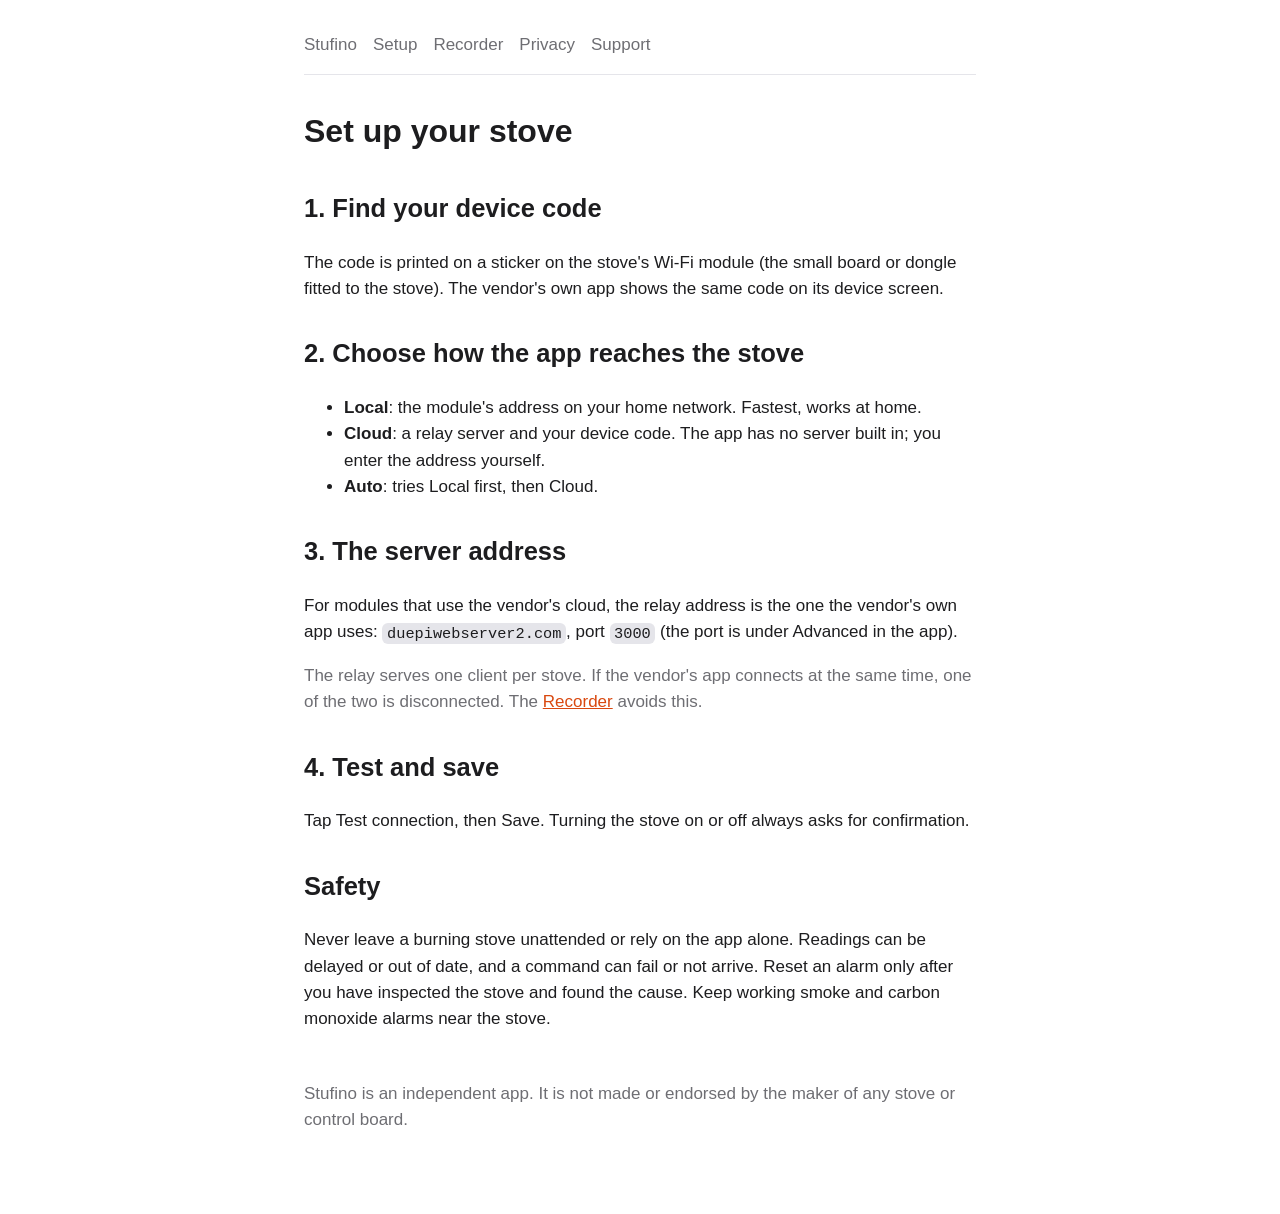
==== setup.html @ 18daa6a0 "Initial pages for Stufino Co-Authored-By: Claude Sonnet 5.5 <noreply@anthropic.com>" ====
<!doctype html>
<html lang="en"><head><meta charset="utf-8"><meta name="viewport" content="width=device-width,initial-scale=1">
<title>Stufino - Setup</title><link rel="stylesheet" href="style.css"></head><body><main>
<nav><a href="index.html">Stufino</a><a href="setup.html">Setup</a><a href="recorder.html">Recorder</a><a href="privacy.html">Privacy</a><a href="support.html">Support</a></nav>
<h1>Set up your stove</h1>
<h2>1. Find your device code</h2>
<p>The code is printed on a sticker on the stove's Wi-Fi module (the small board or dongle fitted to the stove). The vendor's own app shows the same code on its device screen.</p>
<h2>2. Choose how the app reaches the stove</h2>
<ul>
<li><b>Local</b>: the module's address on your home network. Fastest, works at home.</li>
<li><b>Cloud</b>: a relay server and your device code. The app has no server built in; you enter the address yourself.</li>
<li><b>Auto</b>: tries Local first, then Cloud.</li>
</ul>
<h2>3. The server address</h2>
<p>For modules that use the vendor's cloud, the relay address is the one the vendor's own app uses: <code>duepiwebserver2.com</code>, port <code>3000</code> (the port is under Advanced in the app).</p>
<p class="mut">The relay serves one client per stove. If the vendor's app connects at the same time, one of the two is disconnected. The <a href="recorder.html">Recorder</a> avoids this.</p>
<h2>4. Test and save</h2>
<p>Tap Test connection, then Save. Turning the stove on or off always asks for confirmation.</p>
<h2>Safety</h2>
<p>Never leave a burning stove unattended or rely on the app alone. Readings can be delayed or out of date, and a command can fail or not arrive. Reset an alarm only after you have inspected the stove and found the cause. Keep working smoke and carbon monoxide alarms near the stove.</p>
<p class="mut" style="margin-top:3rem">Stufino is an independent app. It is not made or endorsed by the maker of any stove or control board.</p></main></body></html>
---- style.css ----
:root{color-scheme:light dark;--bg:#fff;--fg:#1d1d1f;--mut:#6e6e73;--acc:#d9480f;--line:#e5e5ea}
@media (prefers-color-scheme:dark){:root{--bg:#111;--fg:#f5f5f7;--mut:#a1a1a6;--acc:#ff8a4c;--line:#2c2c2e}}
body{margin:0;background:var(--bg);color:var(--fg);font:17px/1.55 -apple-system,BlinkMacSystemFont,"Segoe UI",Roboto,sans-serif}
main{max-width:42rem;margin:0 auto;padding:2rem 1rem 4rem}
nav{display:flex;flex-wrap:wrap;gap:1rem;padding-bottom:1rem;border-bottom:1px solid var(--line);margin-bottom:2rem}
nav a{color:var(--mut);text-decoration:none}nav a:hover{color:var(--acc)}
h1{font-size:2rem;margin:0 0 .5rem}h2{margin-top:2rem}a{color:var(--acc)}
code,pre{background:var(--line);border-radius:6px;font-size:.9em}code{padding:.1em .3em}pre{padding:.8rem;overflow-x:auto}
.mut{color:var(--mut)}
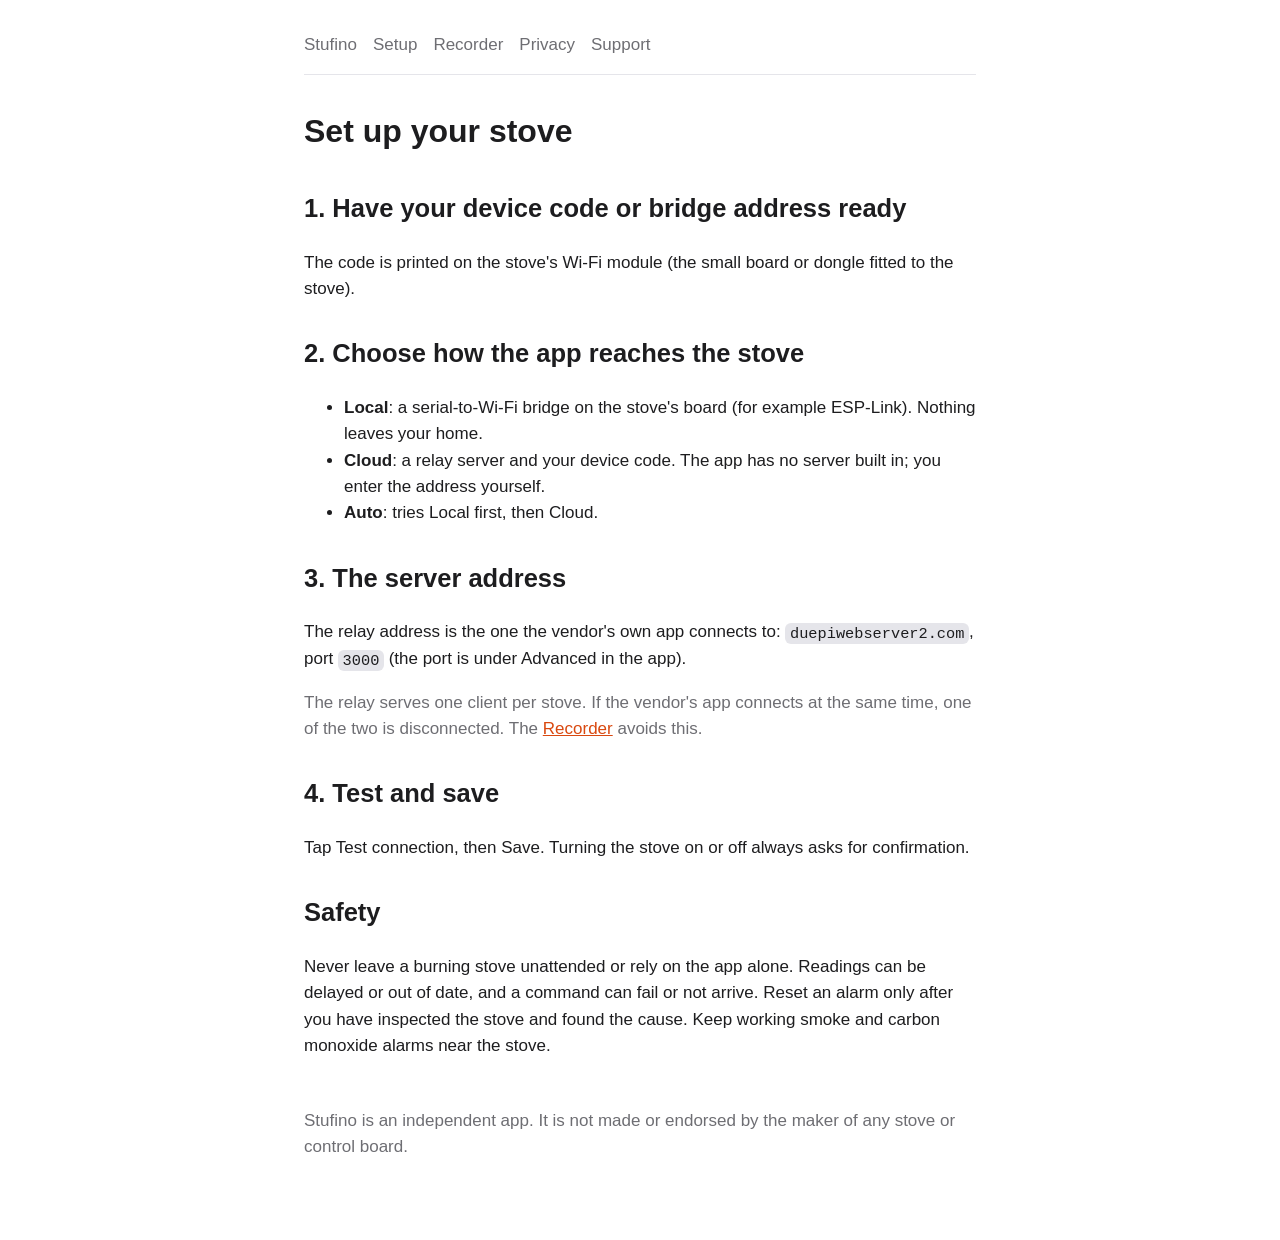
==== commit f3c41fda: "Correct what Local means and the device code hint Co-Authored-By: Claude Sonnet 5.5 <noreply@anthrop" ====
--- a/setup.html
+++ b/setup.html
@@ -3,16 +3,16 @@
 <title>Stufino - Setup</title><link rel="stylesheet" href="style.css"></head><body><main>
 <nav><a href="index.html">Stufino</a><a href="setup.html">Setup</a><a href="recorder.html">Recorder</a><a href="privacy.html">Privacy</a><a href="support.html">Support</a></nav>
 <h1>Set up your stove</h1>
-<h2>1. Find your device code</h2>
-<p>The code is printed on a sticker on the stove's Wi-Fi module (the small board or dongle fitted to the stove). The vendor's own app shows the same code on its device screen.</p>
+<h2>1. Have your device code or bridge address ready</h2>
+<p>The code is printed on the stove's Wi-Fi module (the small board or dongle fitted to the stove).</p>
 <h2>2. Choose how the app reaches the stove</h2>
 <ul>
-<li><b>Local</b>: the module's address on your home network. Fastest, works at home.</li>
+<li><b>Local</b>: a serial-to-Wi-Fi bridge on the stove's board (for example ESP-Link). Nothing leaves your home.</li>
 <li><b>Cloud</b>: a relay server and your device code. The app has no server built in; you enter the address yourself.</li>
 <li><b>Auto</b>: tries Local first, then Cloud.</li>
 </ul>
 <h2>3. The server address</h2>
-<p>For modules that use the vendor's cloud, the relay address is the one the vendor's own app uses: <code>duepiwebserver2.com</code>, port <code>3000</code> (the port is under Advanced in the app).</p>
+<p>The relay address is the one the vendor's own app connects to: <code>duepiwebserver2.com</code>, port <code>3000</code> (the port is under Advanced in the app).</p>
 <p class="mut">The relay serves one client per stove. If the vendor's app connects at the same time, one of the two is disconnected. The <a href="recorder.html">Recorder</a> avoids this.</p>
 <h2>4. Test and save</h2>
 <p>Tap Test connection, then Save. Turning the stove on or off always asks for confirmation.</p>
